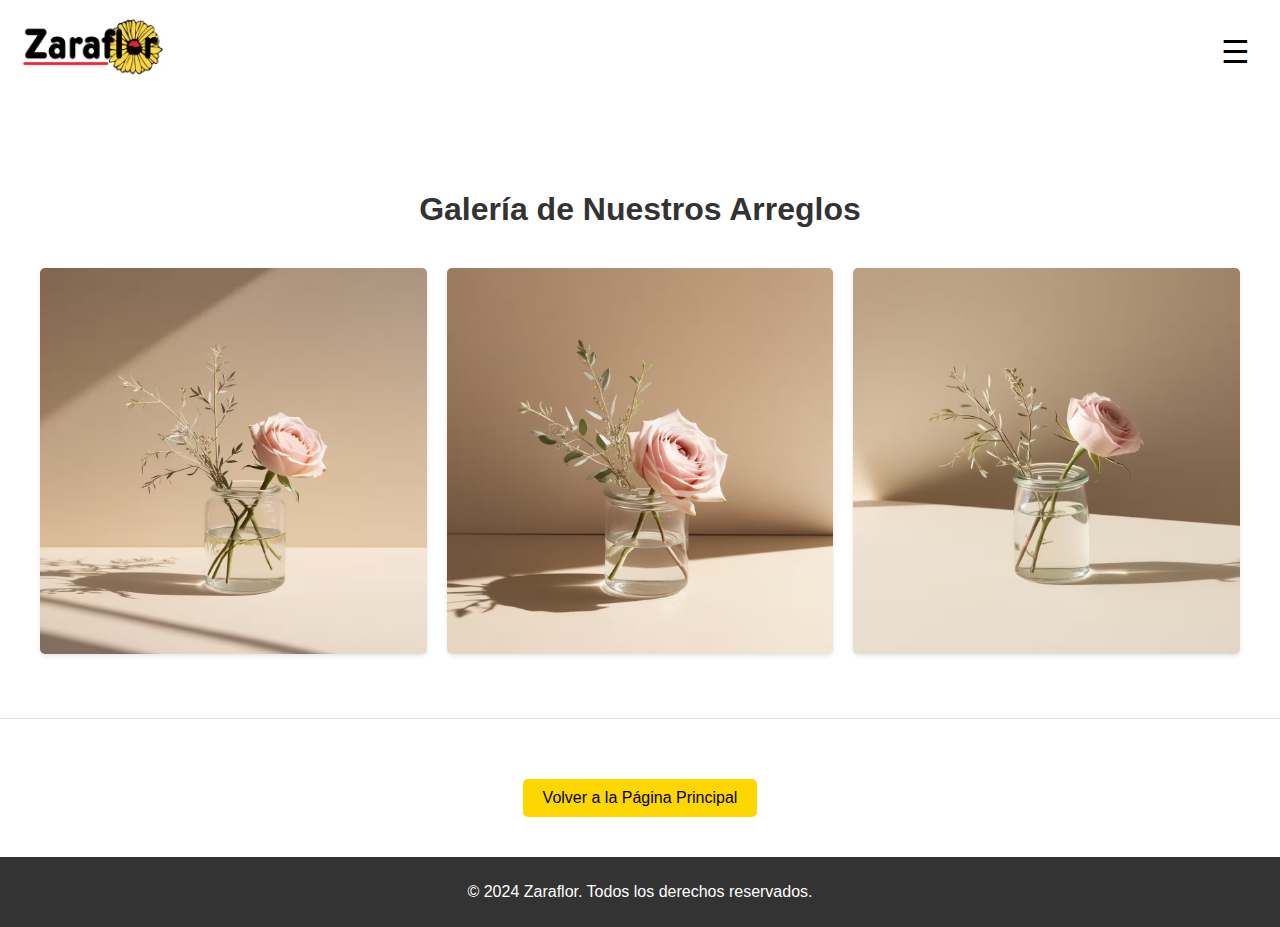
==== galeria.html @ f60c7af9 "Add gallery page" ====
<!DOCTYPE html>
<html lang="es">
<head>
    <meta charset="UTF-8">
    <meta name="viewport" content="width=device-width, initial-scale=1.0">
    <title>Galería - Floristería Zaraflor Huesca</title>
    <link rel="stylesheet" href="styles.css">
    <link rel="icon" href="images/favicon/favicon.ico" type="image/x-icon">
    <link rel="stylesheet" href="https://cdnjs.cloudflare.com/ajax/libs/font-awesome/6.0.0/css/all.min.css"
          media="print" onload="this.media='all'">
    <noscript>
        <link rel="stylesheet" href="https://cdnjs.cloudflare.com/ajax/libs/font-awesome/6.0.0/css/all.min.css">
    </noscript>
</head>
<body>
<header class="header">
    <div class="logo">
        <a href="index.html">
            <picture>
                <source srcset="images/logo.avif" type="image/avif">
                <img src="images/logo.png" alt="Logo de la Floristería Zaraflor" class="logo-image" loading="lazy">
            </picture>
        </a>
    </div>
    <nav class="nav">
        <button class="menu-toggle" id="menuToggle">☰</button>
        <ul class="menu" id="menu">
            <li><a href="index.html#sobre-nosotros" class="menu-link">Sobre Nosotros</a></li>
            <li><a href="index.html#servicios" class="menu-link">Servicios</a></li>
            <li><a href="index.html#contacto" class="menu-link">Contacto</a></li>
            <li><a href="galeria.html" class="menu-link">Galería</a></li>
        </ul>
    </nav>
</header>

<!-- Sección de Galería -->
<section class="gallery-section">
    <h2>Galería de Nuestros Arreglos</h2>
    <div class="gallery-grid">
        <picture>
            <source srcset="images/gallery/1.avif" type="image/avif">
            <img src="images/gallery/1.jpg" alt="Arreglo floral 1" class="gallery-image" loading="lazy">
        </picture>
        <picture>
            <source srcset="images/gallery/2.avif" type="image/avif">
            <img src="images/gallery/2.jpg" alt="Arreglo floral 2" class="gallery-image" loading="lazy">
        </picture>
        <picture>
            <source srcset="images/gallery/3.avif" type="image/avif">
            <img src="images/gallery/3.jpg" alt="Arreglo floral 3" class="gallery-image" loading="lazy">
        </picture>
        <!-- Añade más imágenes según sea necesario -->
    </div>
</section>

<!-- Sección de Volver a la Página Principal -->
<section class="back-to-home">
    <a href="index.html" class="call-to-action">Volver a la Página Principal</a>
</section>


<footer>
    <p>&copy; 2024 Zaraflor. Todos los derechos reservados.</p>
</footer>

<!-- Botón para volver al inicio con icono de FontAwesome -->
<button class="scroll-top" id="scrollTopBtn">
    <i class="fas fa-arrow-up"></i>
</button>

<script>
    // Mostrar/ocultar el menú
    document.getElementById('menuToggle').addEventListener('click', function () {
        const menu = document.getElementById('menu');
        menu.classList.toggle('active');
    });

    // Cerrar el menú cuando se hace clic en cualquier enlace del menú
    document.querySelectorAll('.menu-link').forEach(link => {
        link.addEventListener('click', function () {
            const menu = document.getElementById('menu');
            menu.classList.remove('active');
        });
    });

    // Funcionalidad del botón de scroll-to-top
    const scrollTopBtn = document.getElementById('scrollTopBtn');

    // Mostrar el botón cuando el usuario haga scroll hacia abajo
    window.addEventListener('scroll', function () {
        if (window.scrollY > 300) {
            scrollTopBtn.style.display = 'block';
        } else {
            scrollTopBtn.style.display = 'none';
        }
    });

    // Desplazarse suavemente hacia la parte superior al hacer clic
    scrollTopBtn.addEventListener('click', function () {
        window.scrollTo({top: 0, behavior: 'smooth'});
    });
</script>
</body>
</html>
---- styles.css ----
/* Estilos básicos */
body {
    font-family: Arial, sans-serif;
    margin: 0;
    padding: 0;
    background-color: #FAF3E0;
    color: #333;
}

.header {
    background: #FFF;
    padding: 10px 20px;
    display: flex;
    justify-content: space-between;
    align-items: center;
    box-shadow: 0 2px 4px rgba(0, 0, 0, 0.1);
    width: 100%;
    box-sizing: border-box;
}

.logo-image {
    height: 80px;
    max-width: 200px;
    object-fit: contain;
}

.nav {
    position: relative;
    display: flex;
    align-items: center;
}

.menu {
    list-style: none;
    margin: 0;
    padding: 0;
    display: none;
    flex-direction: column;
    background: #FFF;
    position: absolute;
    top: 100%;
    right: 0;
    box-shadow: 0 2px 4px rgba(0, 0, 0, 0.1);
    border-radius: 5px;
    z-index: 1000;
}

.menu.active {
    display: flex;
}

.menu-link {
    text-decoration: none;
    color: #333;
    padding: 10px;
    display: block;
    transition: background 0.3s;
}

.menu-link:hover {
    background-color: #FFD700;
    color: #000;
}

.menu-toggle {
    background: none;
    border: none;
    font-size: 2rem;
    cursor: pointer;
    padding: 10px;
}

.hero {
    position: relative;
    height: 100vh;
    display: flex;
    justify-content: center;
    align-items: center;
}

.hero-image {
    position: absolute;
    top: 0;
    left: 0;
    width: 100%;
    height: 100%;
    object-fit: cover;
    z-index: -1;
}

.hero-overlay {
    background: rgba(0, 0, 0, 0.4);
    backdrop-filter: blur(8px);
    color: #FFF;
    text-align: center;
    padding: 20px;
    border-radius: 8px;
    max-width: 800px;
    margin: 0 20px;
}

.hero-overlay h1 {
    font-size: 2rem;
    margin-bottom: 20px;
}

.call-to-action {
    background-color: #FFD700;
    border: none;
    padding: 10px 20px;
    color: #000;
    font-size: 1rem;
    cursor: pointer;
    border-radius: 5px;
    margin-top: 20px;
}


footer {
    background: #333;
    color: #FFF;
    text-align: center;
    padding: 10px;
}

/* Botón de scroll-to-top */
.scroll-top {
    display: none; /* Oculto por defecto */
    position: fixed;
    bottom: 15px;
    right: 15px;
    background: #FFD700;
    border: none;
    padding: 10px;
    border-radius: 5px; /* Borde ligeramente redondeado */
    cursor: pointer;
    font-size: 1.5rem; /* Ajusta el tamaño del icono */
    box-shadow: 0 2px 4px rgba(0, 0, 0, 0.2);
    z-index: 1000;
    opacity: 0.8; /* Hace que el botón sea un poco transparente */
    transition: opacity 0.3s ease; /* Suaviza la transición al cambiar la opacidad */
}

.scroll-top:hover {
    opacity: 1; /* Al pasar el cursor, el botón se vuelve completamente opaco */
}

.scroll-top i {
    color: #333; /* Color del icono */
}


@media (max-width: 768px) {
    .hero-overlay h1 {
        font-size: 1.5rem;
    }

    .call-to-action {
        font-size: 0.9rem;
    }

    .info-section {
        flex-direction: column;
    }

    .map, .info {
        flex: 1 1 100%;
    }
}

@media (max-width: 480px) {
    .hero-overlay h1 {
        font-size: 1.2rem;
        padding: 0 10px;
    }

    .call-to-action {
        font-size: 0.9rem;
    }

    .menu-toggle {
        font-size: 1.2rem;
    }
}

.about-section {
    background-color: #FFF;
    padding: 40px 20px;
    text-align: center;
    width: 100%; /* Hace que la sección ocupe todo el ancho */
    box-sizing: border-box; /* Asegura que el padding no exceda el ancho total */
}

.about-content {
    max-width: 800px;
    margin: auto; /* Centra el contenido dentro de la sección */
}

.about-section h2 {
    font-size: 2rem;
    margin-bottom: 20px;
    color: #333;
}

.about-content p {
    margin-bottom: 15px;
    line-height: 1.6;
    color: #555;
}


.services-section {
    background-color: #EFEFEF;
    padding: 60px 20px;
    text-align: center;
    width: 100%;
    box-sizing: border-box;
}

.services-section {
    background-color: #EFEFEF;
    padding: 60px 20px;
    text-align: center;
    width: 100%;
    box-sizing: border-box;
}

.services-section h2 {
    font-size: 2rem;
    margin-bottom: 40px;
    color: #333;
}

.services {
    display: flex;
    justify-content: space-between;
    gap: 20px;
    max-width: 1200px;
    margin: auto;
}

.service {
    background: #FFF;
    padding: 20px;
    border-radius: 8px;
    box-shadow: 0 2px 4px rgba(0, 0, 0, 0.1);
    text-align: center;
    flex: 1 1 30%;
    display: flex;
    flex-direction: column;
    align-items: center;
    justify-content: center; /* Centra el contenido verticalmente */
    min-height: 300px;
}

.service-icon {
    font-size: 80px; /* Tamaño ajustado del icono */
    color: #FFD700;
    margin-bottom: 20px;
}

.service h3 {
    font-size: 1.5rem;
    margin-bottom: 10px;
    color: #333;
}

.service p {
    color: #555;
    line-height: 1.6;
    margin-top: 10px;
    text-align: center;
}

/* Ajustes responsivos para pantallas más pequeñas */
@media (max-width: 768px) {
    .services {
        flex-direction: column;
        gap: 30px;
    }

    .service {
        flex: 1 1 100%;
    }
}

.info-section {
    display: flex;
    flex-wrap: wrap;
    gap: 20px;
    padding: 20px 15px;
    max-width: 1200px;
    margin: auto;
}

.info-section h2 {
    font-size: 2rem;
    margin-bottom: 20px;
    text-align: center;
    width: 100%; /* Hace que el título ocupe todo el ancho */
    color: #333;
}

.map, .info {
    flex: 1 1 45%;
    min-width: 300px;
    background: #FFF; /* Asegura que ambas tengan fondo blanco */
    padding: 15px; /* Espaciado interno igual para ambas columnas */
    border-radius: 5px; /* Bordes redondeados */
    box-shadow: 0 2px 4px rgba(0, 0, 0, 0.1); /* Sombra para dar profundidad */
    text-align: center; /* Centra el contenido */
}


.map iframe {
    width: 100%;
    border: none;
    border-radius: 5px;
    height: 300px;
}

.info {
    background: #FFF;
    padding: 15px;
    border-radius: 5px;
    box-shadow: 0 2px 4px rgba(0, 0, 0, 0.1);
    text-align: center;
    display: flex;
    flex-direction: column;
    justify-content: center;
}

.info-section h3 {
    font-size: 1.5rem;
    margin-bottom: 10px;
    color: #333;
}

.info-section .call-to-action {
    border: none;
    padding: 10px 20px; /* Ajusta el tamaño del botón */
    font-size: 0.9rem;
    color: #FFF;
    cursor: pointer;
    border-radius: 5px;
    margin-top: 15px;
    display: inline-flex;
    align-items: center;
    gap: 8px; /* Espacio entre el icono y el texto */
    transition: background-color 0.3s ease;
    width: auto;
    align-self: center;
}

.contact-buttons {
    display: flex;
    flex-direction: column; /* Coloca los botones en una columna */
    gap: 5px; /* Espacio entre los botones */
    align-items: center; /* Centra los botones horizontalmente */
    margin-top: 15px;
}

.contact-buttons .call-to-action {
    width: 100%; /* Ocupa el ancho completo del contenedor */
    max-width: 260px; /* Ajusta el ancho máximo para que no se extiendan demasiado */
    text-align: center; /* Centra el texto */
    padding: 10px 20px; /* Asegura un espaciado interno uniforme */
    display: inline-flex;
    align-items: center; /* Centra el contenido verticalmente */
    justify-content: center; /* Centra el contenido horizontalmente */
    border: none;
    font-size: 0.9rem;
    color: #FFF;
    border-radius: 5px;
    transition: background-color 0.3s ease;
    cursor: pointer;
}


.contact-buttons .whatsapp {
    background-color: #25D366; /* Color verde de WhatsApp */
}

.contact-buttons .whatsapp:hover {
    background-color: #1EBE5B; /* Verde más oscuro al pasar el cursor */
}

.contact-buttons .phone {
    background-color: #007BFF; /* Color azul para el botón de llamada */
}

.contact-buttons .phone:hover {
    background-color: #0056b3; /* Azul más oscuro al pasar el cursor */
}

.contact-buttons .call-to-action i {
    font-size: 1.2rem; /* Tamaño del icono */
    margin-right: 8px; /* Espacio entre el icono y el texto */
}


/* Ajustes responsivos */
@media (max-width: 768px) {
    .info-section {
        flex-direction: column;
    }

    .map, .info {
        flex: 1 1 100%;
    }
}

.map img {
    width: 100%;
    height: auto;
    border-radius: 5px; /* Esquinas redondeadas para la imagen */
    box-shadow: 0 2px 4px rgba(0, 0, 0, 0.2); /* Sombra para dar profundidad */
    transition: transform 0.3s ease, box-shadow 0.3s ease; /* Efecto suave al hacer hover */
}

.map img:hover {
    transform: scale(1.05); /* Efecto de zoom al pasar el cursor */
    box-shadow: 0 4px 8px rgba(0, 0, 0, 0.3); /* Aumenta la sombra al hacer hover */
}

.social-links {
    margin-top: 15px;
    display: flex;
    justify-content: center;
    gap: 10px;
}

.social-link {
    background: #FFF;
    color: #333;
    border: 1px solid #ddd;
    border-radius: 50%;
    padding: 10px;
    font-size: 1.2rem;
    transition: background-color 0.3s, color 0.3s, border-color 0.3s;
    display: inline-flex;
    align-items: center;
    justify-content: center;
    text-decoration: none;
}

.social-link:hover {
    background-color: #FFD700;
    color: #000;
    border-color: #FFD700;
}

.gallery-preview {
    background-color: #FFF; /* Fondo blanco para mantener la coherencia con otras secciones */
    padding: 60px 20px; /* Espaciado interno para la sección */
    text-align: center; /* Centra el contenido de la sección */
}

.gallery-preview h2 {
    font-size: 2rem; /* Tamaño del título */
    margin-bottom: 20px; /* Espacio debajo del título */
    color: #333; /* Color del texto del título */
}

.gallery-preview p {
    font-size: 1rem; /* Tamaño del texto de descripción */
    margin-bottom: 20px; /* Espacio debajo del párrafo */
    color: #555; /* Color del texto */
    max-width: 800px; /* Ancho máximo del párrafo para evitar que se extienda demasiado */
    margin-left: auto;
    margin-right: auto; /* Centra el párrafo */
    line-height: 1.6; /* Mejora la legibilidad del texto */
}

.gallery-preview .call-to-action {
    background-color: #FFD700; /* Color de fondo del botón */
    color: #000; /* Color del texto del botón */
    border: none;
    padding: 10px 20px; /* Espaciado interno del botón */
    font-size: 1rem;
    cursor: pointer;
    border-radius: 5px; /* Bordes redondeados para un diseño suave */
    transition: background-color 0.3s ease, color 0.3s ease; /* Transiciones suaves para el hover */
    text-decoration: none; /* Elimina el subrayado en el enlace */
    display: inline-block; /* Asegura que el botón se comporte como un botón */
    margin-top: 10px; /* Espacio superior para separar el botón del párrafo */
}

.gallery-preview .call-to-action:hover {
    background-color: #E6C200; /* Color más oscuro para el hover */
    color: #000; /* Mantiene el texto en negro */
}



.gallery-section {
    background-color: #FFF;
    padding: 60px 20px;
    text-align: center;
}

.gallery-section h2 {
    font-size: 2rem;
    margin-bottom: 40px;
    color: #333;
}

.gallery-grid {
    display: grid;
    grid-template-columns: repeat(auto-fit, minmax(200px, 1fr));
    gap: 20px;
    max-width: 1200px;
    margin: auto;
}

.gallery-image {
    width: 100%;
    height: auto;
    border-radius: 5px;
    box-shadow: 0 2px 4px rgba(0, 0, 0, 0.1);
    transition: transform 0.3s ease, box-shadow 0.3s ease;
}

.gallery-image:hover {
    transform: scale(1.05);
    box-shadow: 0 4px 8px rgba(0, 0, 0, 0.2);
}

.back-to-home {
    background-color: #FFF; /* Fondo blanco para la sección */
    padding: 40px 20px; /* Espaciado interno */
    text-align: center; /* Centra el contenido */
    border-top: 1px solid #DDD; /* Línea superior para separar visualmente */
}

.back-to-home .call-to-action {
    background-color: #FFD700; /* Color del botón */
    color: #000; /* Color del texto del botón */
    border: none;
    padding: 10px 20px; /* Espaciado interno */
    font-size: 1rem;
    cursor: pointer;
    border-radius: 5px; /* Bordes redondeados */
    transition: background-color 0.3s ease, color 0.3s ease;
    text-decoration: none; /* Elimina el subrayado en el enlace */
    display: inline-block; /* Asegura que el botón se vea como un botón */
    margin-top: 20px; /* Espacio superior para separar el botón */
}

.back-to-home .call-to-action:hover {
    background-color: #E6C200; /* Color más oscuro al pasar el cursor */
    color: #000; /* Mantiene el texto en negro */
}
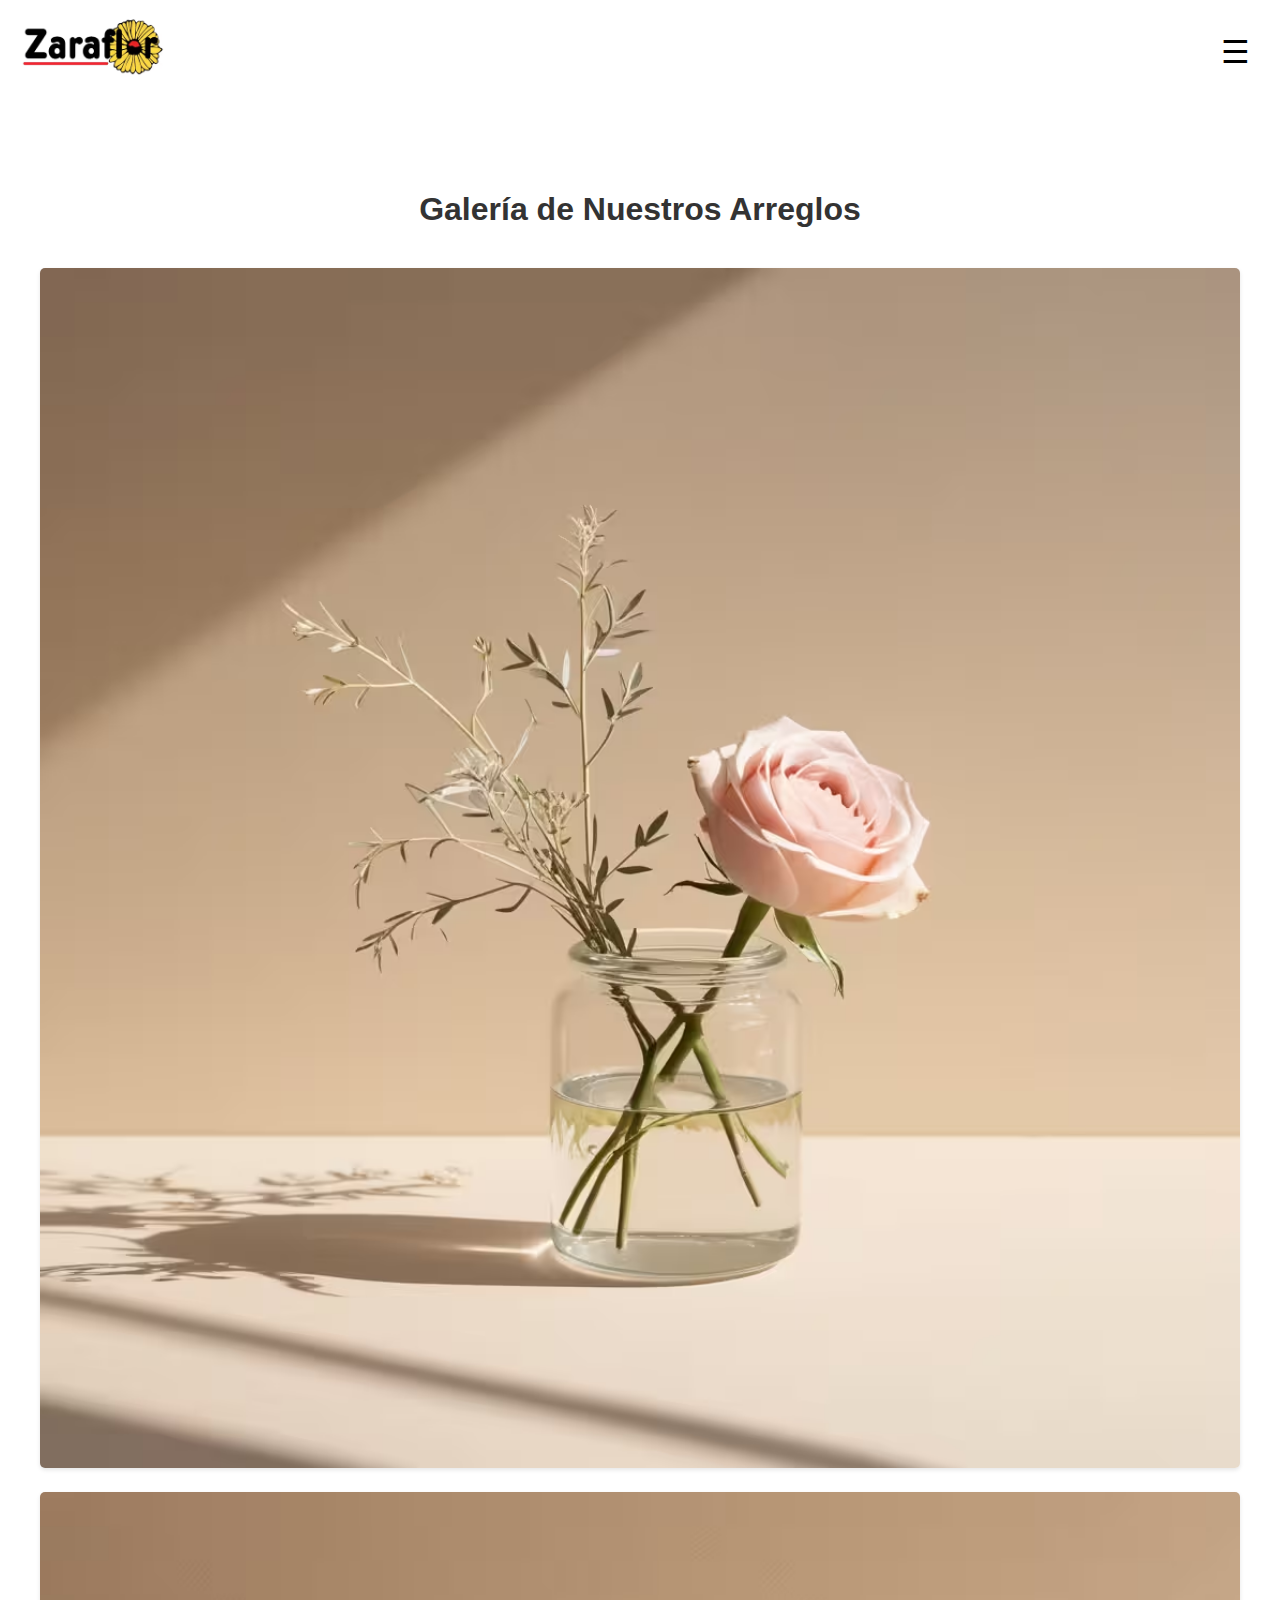
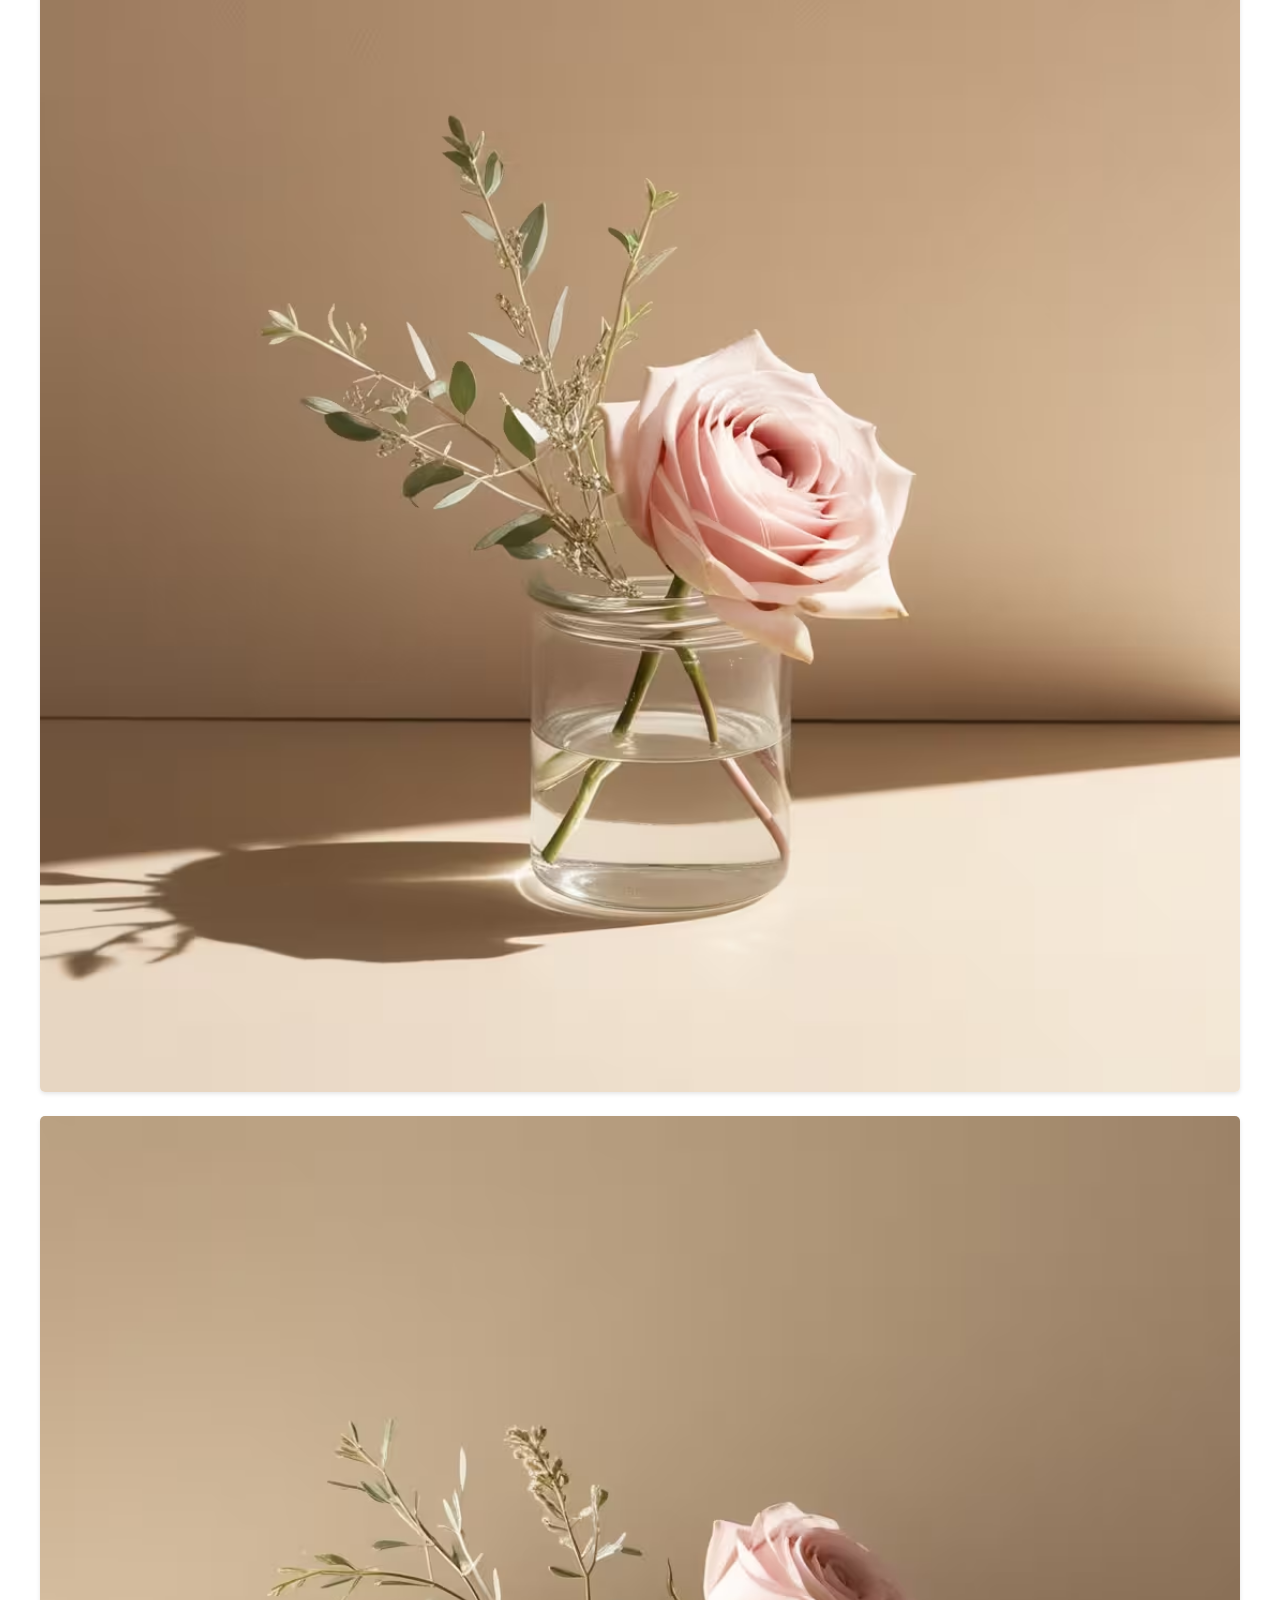
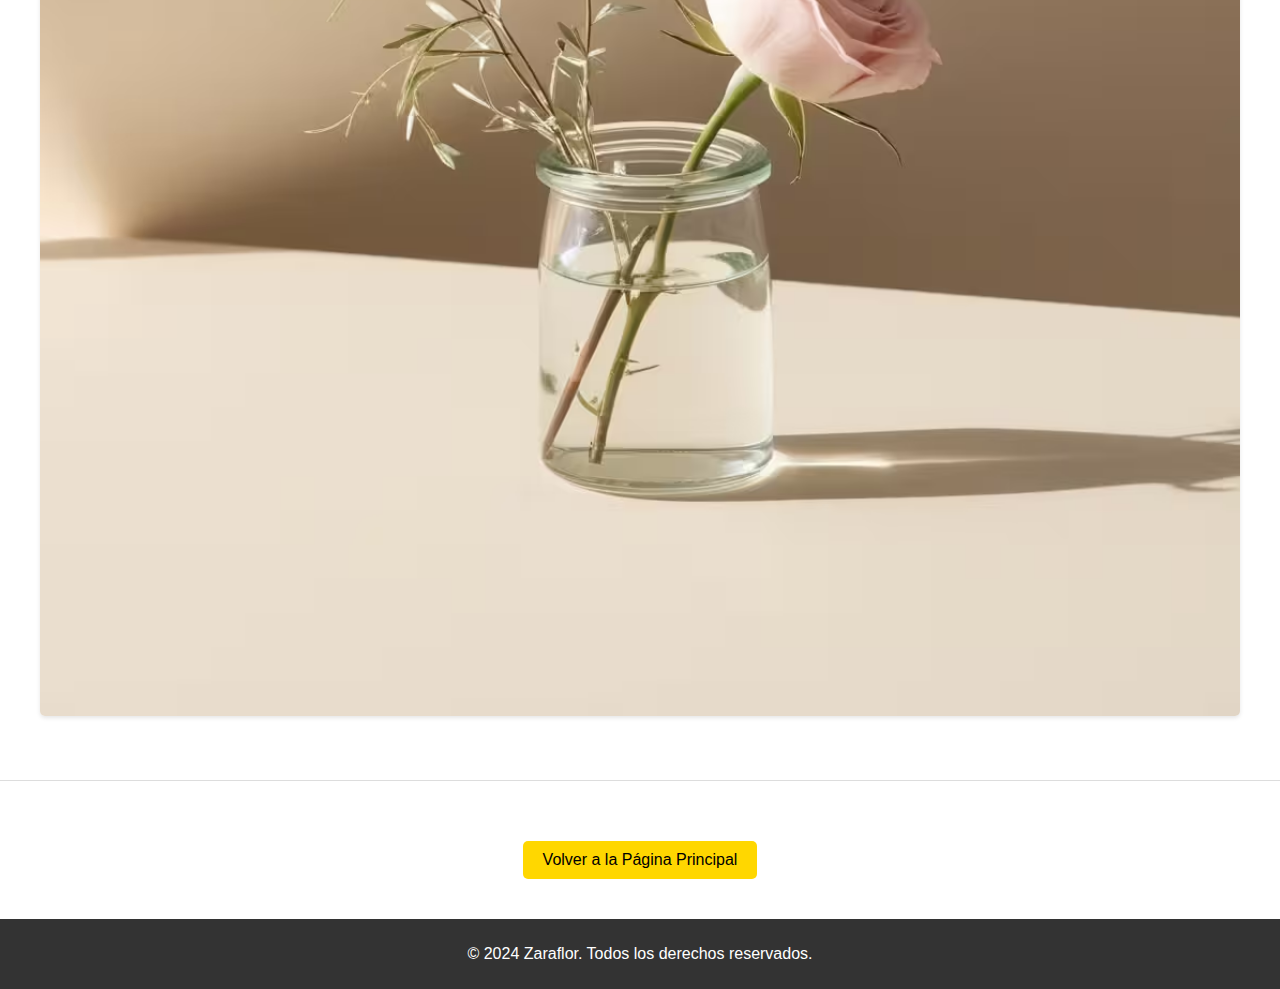
==== commit ee0af098: "refactor gallery" ====
--- a/galeria.html
+++ b/galeria.html
@@ -33,49 +33,37 @@
     </nav>
 </header>
 
-<!-- Sección de Galería -->
 <section class="gallery-section">
     <h2>Galería de Nuestros Arreglos</h2>
-    <div class="gallery-grid">
+    <div class="gallery-grid" id="galleryGrid">
+        <!-- Imágenes iniciales -->
         <picture>
             <source srcset="images/gallery/1.avif" type="image/avif">
             <img src="images/gallery/1.jpg" alt="Arreglo floral 1" class="gallery-image" loading="lazy">
         </picture>
-        <picture>
-            <source srcset="images/gallery/2.avif" type="image/avif">
-            <img src="images/gallery/2.jpg" alt="Arreglo floral 2" class="gallery-image" loading="lazy">
-        </picture>
-        <picture>
-            <source srcset="images/gallery/3.avif" type="image/avif">
-            <img src="images/gallery/3.jpg" alt="Arreglo floral 3" class="gallery-image" loading="lazy">
-        </picture>
-        <!-- Añade más imágenes según sea necesario -->
     </div>
+    <!-- Trigger para el scroll infinito -->
+    <div id="load-more-trigger"></div>
 </section>
 
-<!-- Sección de Volver a la Página Principal -->
 <section class="back-to-home">
     <a href="index.html" class="call-to-action">Volver a la Página Principal</a>
 </section>
-
 
 <footer>
     <p>&copy; 2024 Zaraflor. Todos los derechos reservados.</p>
 </footer>
 
-<!-- Botón para volver al inicio con icono de FontAwesome -->
 <button class="scroll-top" id="scrollTopBtn">
     <i class="fas fa-arrow-up"></i>
 </button>
 
 <script>
-    // Mostrar/ocultar el menú
     document.getElementById('menuToggle').addEventListener('click', function () {
         const menu = document.getElementById('menu');
         menu.classList.toggle('active');
     });
 
-    // Cerrar el menú cuando se hace clic en cualquier enlace del menú
     document.querySelectorAll('.menu-link').forEach(link => {
         link.addEventListener('click', function () {
             const menu = document.getElementById('menu');
@@ -83,10 +71,8 @@
         });
     });
 
-    // Funcionalidad del botón de scroll-to-top
     const scrollTopBtn = document.getElementById('scrollTopBtn');
 
-    // Mostrar el botón cuando el usuario haga scroll hacia abajo
     window.addEventListener('scroll', function () {
         if (window.scrollY > 300) {
             scrollTopBtn.style.display = 'block';
@@ -95,10 +81,11 @@
         }
     });
 
-    // Desplazarse suavemente hacia la parte superior al hacer clic
     scrollTopBtn.addEventListener('click', function () {
         window.scrollTo({top: 0, behavior: 'smooth'});
     });
 </script>
+<script src="scripts/gallery.js" defer></script>
+
 </body>
 </html>
--- a/styles.css
+++ b/styles.css
@@ -1,4 +1,3 @@
-/* Estilos básicos */
 body {
     font-family: Arial, sans-serif;
     margin: 0;
@@ -115,7 +114,6 @@
     margin-top: 20px;
 }
 
-
 footer {
     background: #333;
     color: #FFF;
@@ -123,32 +121,30 @@
     padding: 10px;
 }
 
-/* Botón de scroll-to-top */
 .scroll-top {
-    display: none; /* Oculto por defecto */
+    display: none;
     position: fixed;
     bottom: 15px;
     right: 15px;
     background: #FFD700;
     border: none;
     padding: 10px;
-    border-radius: 5px; /* Borde ligeramente redondeado */
-    cursor: pointer;
-    font-size: 1.5rem; /* Ajusta el tamaño del icono */
+    border-radius: 5px;
+    cursor: pointer;
+    font-size: 1.5rem;
     box-shadow: 0 2px 4px rgba(0, 0, 0, 0.2);
     z-index: 1000;
-    opacity: 0.8; /* Hace que el botón sea un poco transparente */
-    transition: opacity 0.3s ease; /* Suaviza la transición al cambiar la opacidad */
+    opacity: 0.8;
+    transition: opacity 0.3s ease;
 }
 
 .scroll-top:hover {
-    opacity: 1; /* Al pasar el cursor, el botón se vuelve completamente opaco */
+    opacity: 1;
 }
 
 .scroll-top i {
-    color: #333; /* Color del icono */
-}
-
+    color: #333;
+}
 
 @media (max-width: 768px) {
     .hero-overlay h1 {
@@ -187,13 +183,13 @@
     background-color: #FFF;
     padding: 40px 20px;
     text-align: center;
-    width: 100%; /* Hace que la sección ocupe todo el ancho */
-    box-sizing: border-box; /* Asegura que el padding no exceda el ancho total */
+    width: 100%;
+    box-sizing: border-box;
 }
 
 .about-content {
     max-width: 800px;
-    margin: auto; /* Centra el contenido dentro de la sección */
+    margin: auto;
 }
 
 .about-section h2 {
@@ -206,15 +202,6 @@
     margin-bottom: 15px;
     line-height: 1.6;
     color: #555;
-}
-
-
-.services-section {
-    background-color: #EFEFEF;
-    padding: 60px 20px;
-    text-align: center;
-    width: 100%;
-    box-sizing: border-box;
 }
 
 .services-section {
@@ -249,12 +236,12 @@
     display: flex;
     flex-direction: column;
     align-items: center;
-    justify-content: center; /* Centra el contenido verticalmente */
+    justify-content: center;
     min-height: 300px;
 }
 
 .service-icon {
-    font-size: 80px; /* Tamaño ajustado del icono */
+    font-size: 80px;
     color: #FFD700;
     margin-bottom: 20px;
 }
@@ -272,7 +259,6 @@
     text-align: center;
 }
 
-/* Ajustes responsivos para pantallas más pequeñas */
 @media (max-width: 768px) {
     .services {
         flex-direction: column;
@@ -297,20 +283,19 @@
     font-size: 2rem;
     margin-bottom: 20px;
     text-align: center;
-    width: 100%; /* Hace que el título ocupe todo el ancho */
+    width: 100%;
     color: #333;
 }
 
 .map, .info {
     flex: 1 1 45%;
     min-width: 300px;
-    background: #FFF; /* Asegura que ambas tengan fondo blanco */
-    padding: 15px; /* Espaciado interno igual para ambas columnas */
-    border-radius: 5px; /* Bordes redondeados */
-    box-shadow: 0 2px 4px rgba(0, 0, 0, 0.1); /* Sombra para dar profundidad */
-    text-align: center; /* Centra el contenido */
-}
-
+    background: #FFF;
+    padding: 15px;
+    border-radius: 5px;
+    box-shadow: 0 2px 4px rgba(0, 0, 0, 0.1);
+    text-align: center;
+}
 
 .map iframe {
     width: 100%;
@@ -338,7 +323,7 @@
 
 .info-section .call-to-action {
     border: none;
-    padding: 10px 20px; /* Ajusta el tamaño del botón */
+    padding: 10px 20px;
     font-size: 0.9rem;
     color: #FFF;
     cursor: pointer;
@@ -346,7 +331,7 @@
     margin-top: 15px;
     display: inline-flex;
     align-items: center;
-    gap: 8px; /* Espacio entre el icono y el texto */
+    gap: 8px;
     transition: background-color 0.3s ease;
     width: auto;
     align-self: center;
@@ -354,20 +339,20 @@
 
 .contact-buttons {
     display: flex;
-    flex-direction: column; /* Coloca los botones en una columna */
-    gap: 5px; /* Espacio entre los botones */
-    align-items: center; /* Centra los botones horizontalmente */
+    flex-direction: column;
+    gap: 5px;
+    align-items: center;
     margin-top: 15px;
 }
 
 .contact-buttons .call-to-action {
-    width: 100%; /* Ocupa el ancho completo del contenedor */
-    max-width: 260px; /* Ajusta el ancho máximo para que no se extiendan demasiado */
-    text-align: center; /* Centra el texto */
-    padding: 10px 20px; /* Asegura un espaciado interno uniforme */
+    width: 100%;
+    max-width: 260px;
+    text-align: center;
+    padding: 10px 20px;
     display: inline-flex;
-    align-items: center; /* Centra el contenido verticalmente */
-    justify-content: center; /* Centra el contenido horizontalmente */
+    align-items: center;
+    justify-content: center;
     border: none;
     font-size: 0.9rem;
     color: #FFF;
@@ -376,30 +361,27 @@
     cursor: pointer;
 }
 
-
 .contact-buttons .whatsapp {
-    background-color: #25D366; /* Color verde de WhatsApp */
+    background-color: #25D366;
 }
 
 .contact-buttons .whatsapp:hover {
-    background-color: #1EBE5B; /* Verde más oscuro al pasar el cursor */
+    background-color: #1EBE5B;
 }
 
 .contact-buttons .phone {
-    background-color: #007BFF; /* Color azul para el botón de llamada */
+    background-color: #007BFF;
 }
 
 .contact-buttons .phone:hover {
-    background-color: #0056b3; /* Azul más oscuro al pasar el cursor */
+    background-color: #0056b3;
 }
 
 .contact-buttons .call-to-action i {
-    font-size: 1.2rem; /* Tamaño del icono */
-    margin-right: 8px; /* Espacio entre el icono y el texto */
-}
-
-
-/* Ajustes responsivos */
+    font-size: 1.2rem;
+    margin-right: 8px;
+}
+
 @media (max-width: 768px) {
     .info-section {
         flex-direction: column;
@@ -413,14 +395,14 @@
 .map img {
     width: 100%;
     height: auto;
-    border-radius: 5px; /* Esquinas redondeadas para la imagen */
-    box-shadow: 0 2px 4px rgba(0, 0, 0, 0.2); /* Sombra para dar profundidad */
-    transition: transform 0.3s ease, box-shadow 0.3s ease; /* Efecto suave al hacer hover */
+    border-radius: 5px;
+    box-shadow: 0 2px 4px rgba(0, 0, 0, 0.2);
+    transition: transform 0.3s ease, box-shadow 0.3s ease;
 }
 
 .map img:hover {
-    transform: scale(1.05); /* Efecto de zoom al pasar el cursor */
-    box-shadow: 0 4px 8px rgba(0, 0, 0, 0.3); /* Aumenta la sombra al hacer hover */
+    transform: scale(1.05);
+    box-shadow: 0 4px 8px rgba(0, 0, 0, 0.3);
 }
 
 .social-links {
@@ -451,47 +433,45 @@
 }
 
 .gallery-preview {
-    background-color: #FFF; /* Fondo blanco para mantener la coherencia con otras secciones */
-    padding: 60px 20px; /* Espaciado interno para la sección */
-    text-align: center; /* Centra el contenido de la sección */
+    background-color: #FFF;
+    padding: 60px 20px;
+    text-align: center;
 }
 
 .gallery-preview h2 {
-    font-size: 2rem; /* Tamaño del título */
-    margin-bottom: 20px; /* Espacio debajo del título */
-    color: #333; /* Color del texto del título */
+    font-size: 2rem;
+    margin-bottom: 20px;
+    color: #333;
 }
 
 .gallery-preview p {
-    font-size: 1rem; /* Tamaño del texto de descripción */
-    margin-bottom: 20px; /* Espacio debajo del párrafo */
-    color: #555; /* Color del texto */
-    max-width: 800px; /* Ancho máximo del párrafo para evitar que se extienda demasiado */
+    font-size: 1rem;
+    margin-bottom: 20px;
+    color: #555;
+    max-width: 800px;
     margin-left: auto;
-    margin-right: auto; /* Centra el párrafo */
-    line-height: 1.6; /* Mejora la legibilidad del texto */
+    margin-right: auto;
+    line-height: 1.6;
 }
 
 .gallery-preview .call-to-action {
-    background-color: #FFD700; /* Color de fondo del botón */
-    color: #000; /* Color del texto del botón */
-    border: none;
-    padding: 10px 20px; /* Espaciado interno del botón */
+    background-color: #FFD700;
+    color: #000;
+    border: none;
+    padding: 10px 20px;
     font-size: 1rem;
     cursor: pointer;
-    border-radius: 5px; /* Bordes redondeados para un diseño suave */
-    transition: background-color 0.3s ease, color 0.3s ease; /* Transiciones suaves para el hover */
-    text-decoration: none; /* Elimina el subrayado en el enlace */
-    display: inline-block; /* Asegura que el botón se comporte como un botón */
-    margin-top: 10px; /* Espacio superior para separar el botón del párrafo */
+    border-radius: 5px;
+    transition: background-color 0.3s ease, color 0.3s ease;
+    text-decoration: none;
+    display: inline-block;
+    margin-top: 10px;
 }
 
 .gallery-preview .call-to-action:hover {
-    background-color: #E6C200; /* Color más oscuro para el hover */
-    color: #000; /* Mantiene el texto en negro */
-}
-
-
+    background-color: #E6C200;
+    color: #000;
+}
 
 .gallery-section {
     background-color: #FFF;
@@ -506,11 +486,12 @@
 }
 
 .gallery-grid {
-    display: grid;
-    grid-template-columns: repeat(auto-fit, minmax(200px, 1fr));
+    display: flex;
+    flex-direction: column;
     gap: 20px;
     max-width: 1200px;
     margin: auto;
+    padding: 0 10px;
 }
 
 .gallery-image {
@@ -522,32 +503,32 @@
 }
 
 .gallery-image:hover {
-    transform: scale(1.05);
+    transform: scale(1.02);
     box-shadow: 0 4px 8px rgba(0, 0, 0, 0.2);
 }
 
 .back-to-home {
-    background-color: #FFF; /* Fondo blanco para la sección */
-    padding: 40px 20px; /* Espaciado interno */
-    text-align: center; /* Centra el contenido */
-    border-top: 1px solid #DDD; /* Línea superior para separar visualmente */
+    background-color: #FFF;
+    padding: 40px 20px;
+    text-align: center;
+    border-top: 1px solid #DDD;
 }
 
 .back-to-home .call-to-action {
-    background-color: #FFD700; /* Color del botón */
-    color: #000; /* Color del texto del botón */
-    border: none;
-    padding: 10px 20px; /* Espaciado interno */
+    background-color: #FFD700;
+    color: #000;
+    border: none;
+    padding: 10px 20px;
     font-size: 1rem;
     cursor: pointer;
-    border-radius: 5px; /* Bordes redondeados */
+    border-radius: 5px;
     transition: background-color 0.3s ease, color 0.3s ease;
-    text-decoration: none; /* Elimina el subrayado en el enlace */
-    display: inline-block; /* Asegura que el botón se vea como un botón */
-    margin-top: 20px; /* Espacio superior para separar el botón */
+    text-decoration: none;
+    display: inline-block;
+    margin-top: 20px;
 }
 
 .back-to-home .call-to-action:hover {
-    background-color: #E6C200; /* Color más oscuro al pasar el cursor */
-    color: #000; /* Mantiene el texto en negro */
-}
+    background-color: #E6C200;
+    color: #000;
+}
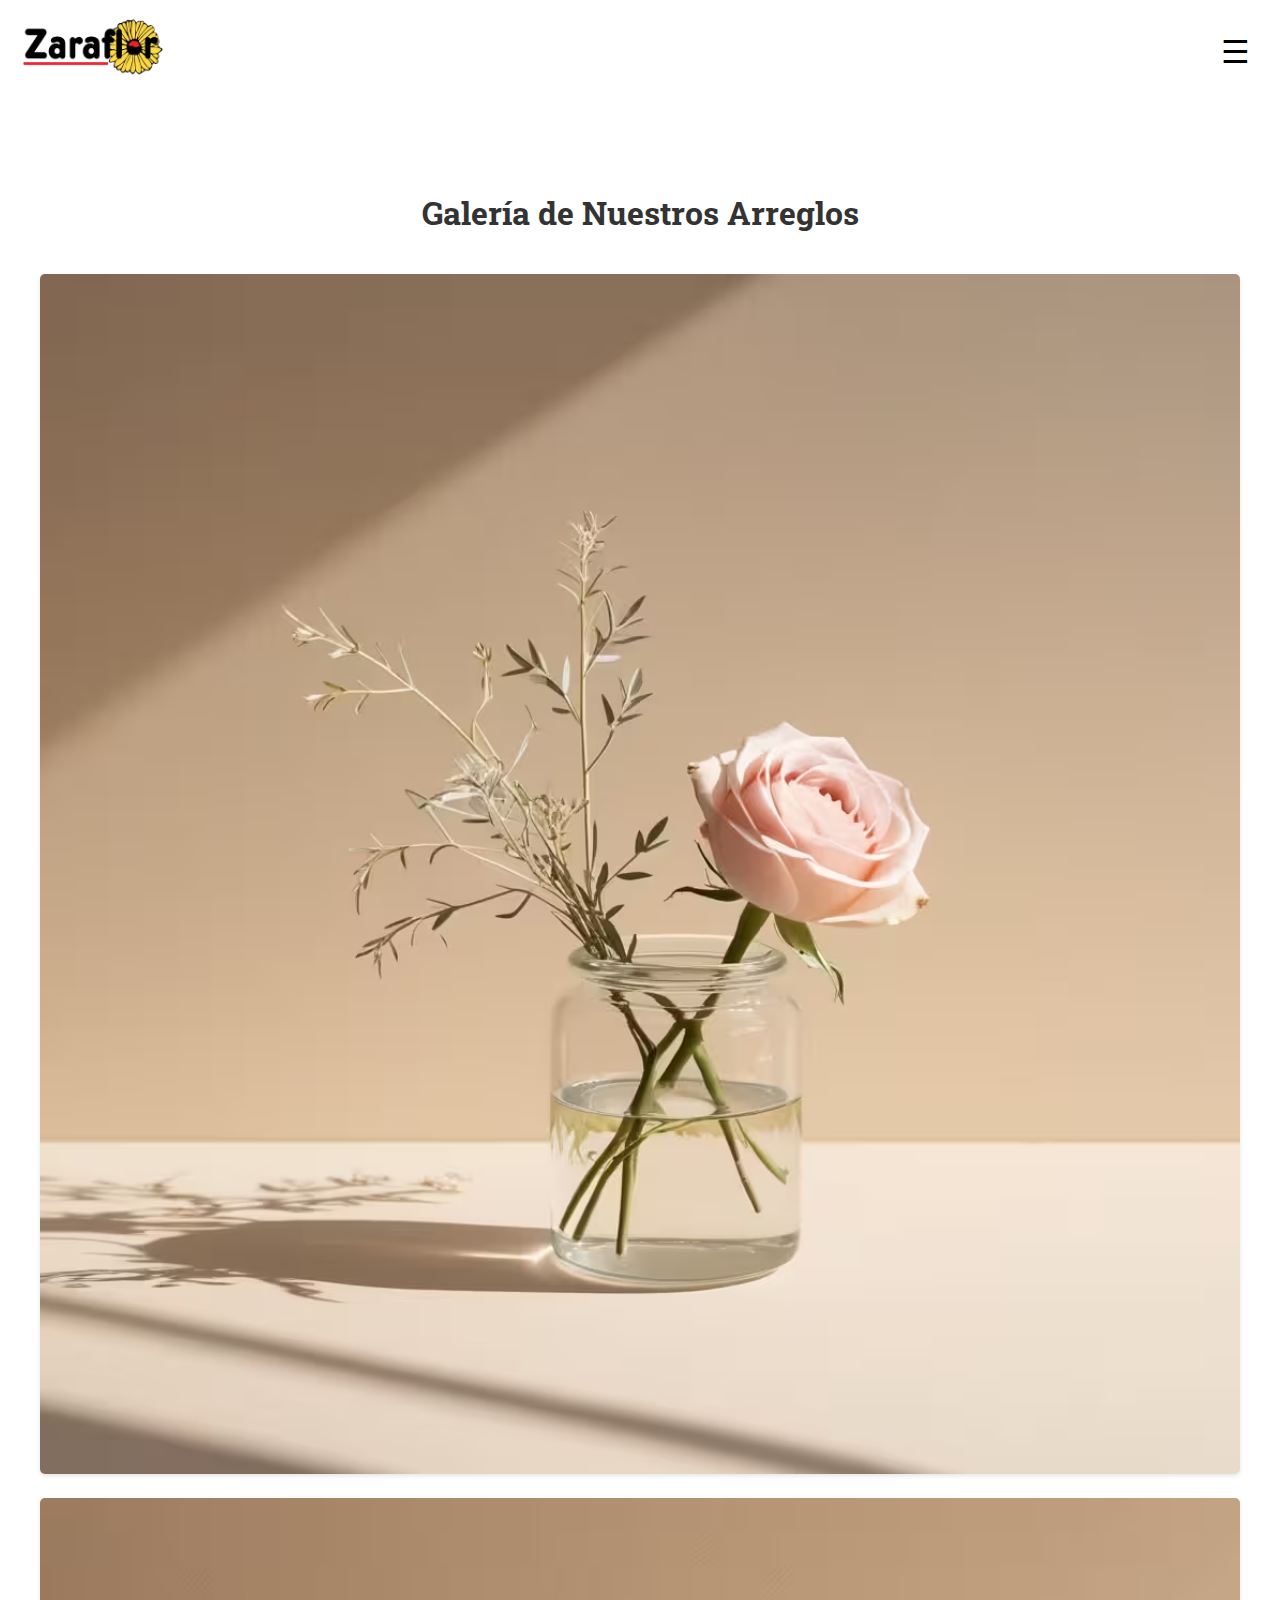
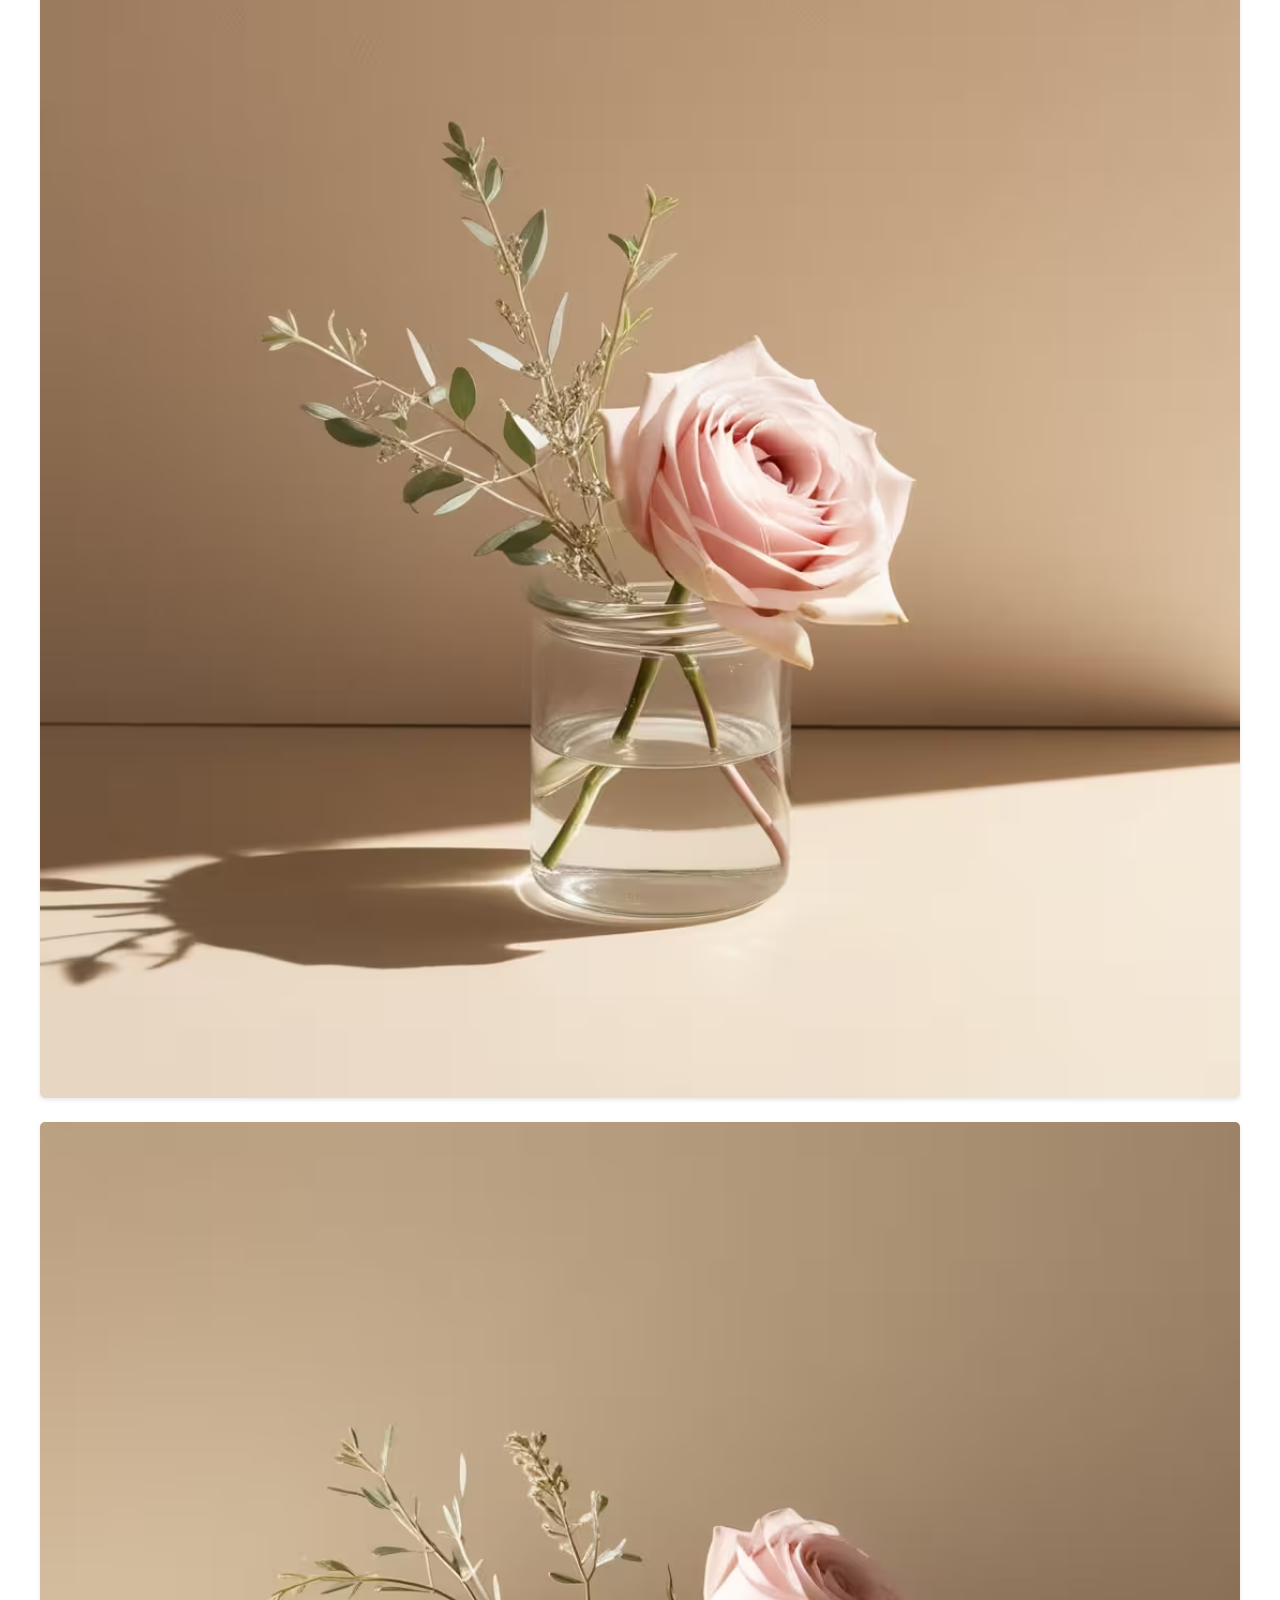
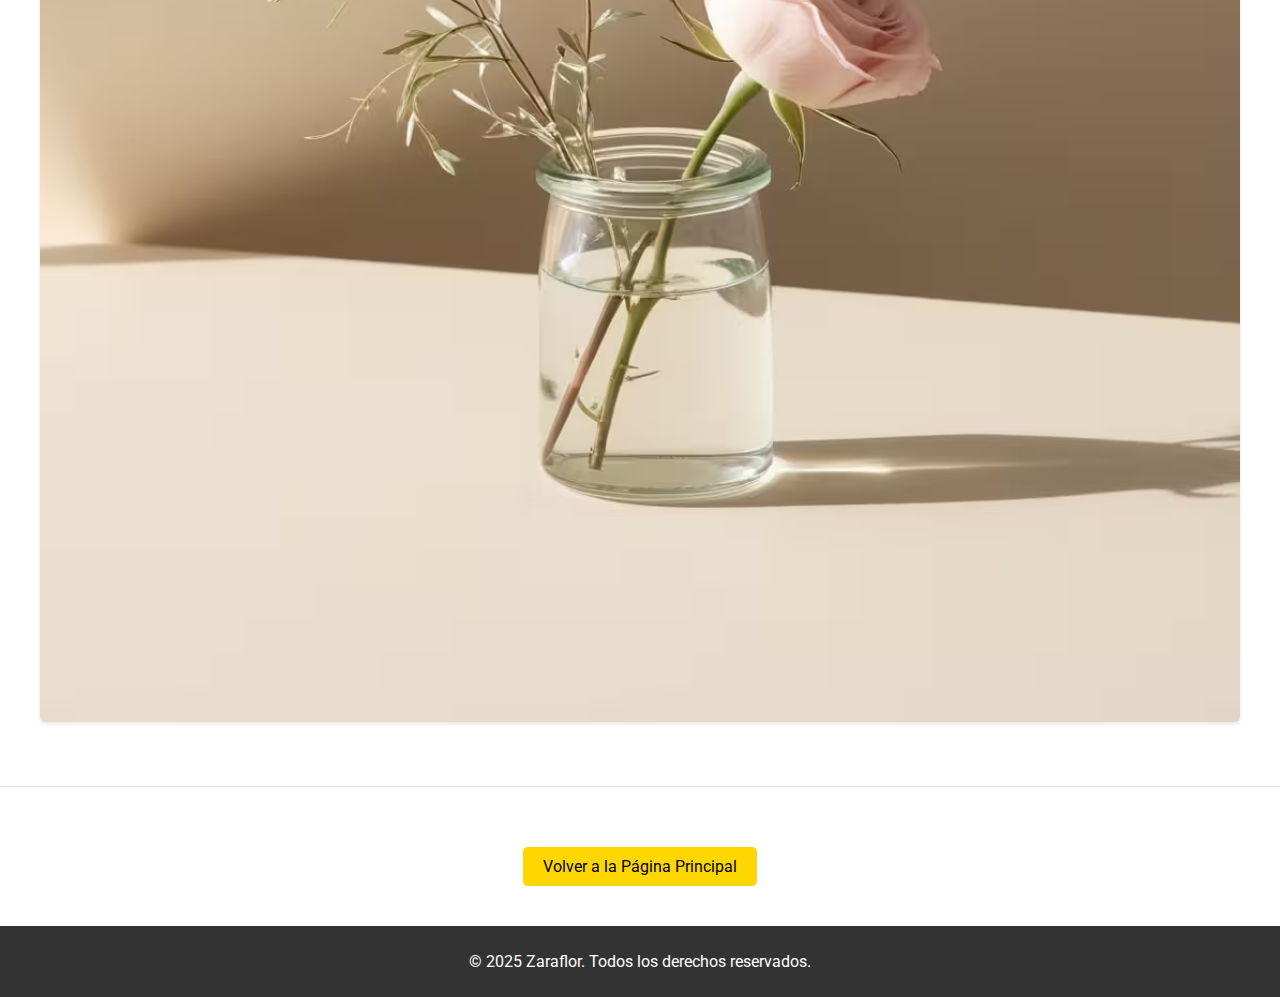
==== commit 51538e3c: "Change fonts to Roboto + update year + some css changes" ====
--- a/galeria.html
+++ b/galeria.html
@@ -8,6 +8,10 @@
     <link rel="icon" href="images/favicon/favicon.ico" type="image/x-icon">
     <link rel="stylesheet" href="https://cdnjs.cloudflare.com/ajax/libs/font-awesome/6.0.0/css/all.min.css"
           media="print" onload="this.media='all'">
+
+    <link href="https://fonts.googleapis.com/css2?family=Roboto:wght@400;700&display=swap" rel="stylesheet">
+    <link href="https://fonts.googleapis.com/css2?family=Roboto+Slab:wght@700&display=swap" rel="stylesheet">
+
     <noscript>
         <link rel="stylesheet" href="https://cdnjs.cloudflare.com/ajax/libs/font-awesome/6.0.0/css/all.min.css">
     </noscript>
@@ -51,7 +55,7 @@
 </section>
 
 <footer>
-    <p>&copy; 2024 Zaraflor. Todos los derechos reservados.</p>
+    <p>&copy; 2025 Zaraflor. Todos los derechos reservados.</p>
 </footer>
 
 <button class="scroll-top" id="scrollTopBtn">
--- a/styles.css
+++ b/styles.css
@@ -1,10 +1,15 @@
 body {
-    font-family: Arial, sans-serif;
+    font-family: 'Roboto', sans-serif;
     margin: 0;
     padding: 0;
     background-color: #FAF3E0;
     color: #333;
 }
+
+h1, h2, h3, h4, h5, h6 {
+    font-family: 'Roboto Slab', serif;
+}
+
 
 .header {
     background: #FFF;
@@ -42,6 +47,7 @@
     box-shadow: 0 2px 4px rgba(0, 0, 0, 0.1);
     border-radius: 5px;
     z-index: 1000;
+    gap: 30px;
 }
 
 .menu.active {
@@ -51,7 +57,7 @@
 .menu-link {
     text-decoration: none;
     color: #333;
-    padding: 10px;
+    padding: 10px 20px;
     display: block;
     transition: background 0.3s;
 }
@@ -88,7 +94,7 @@
 }
 
 .hero-overlay {
-    background: rgba(0, 0, 0, 0.4);
+    background: rgba(60, 60, 5, 0.5);
     backdrop-filter: blur(8px);
     color: #FFF;
     text-align: center;
